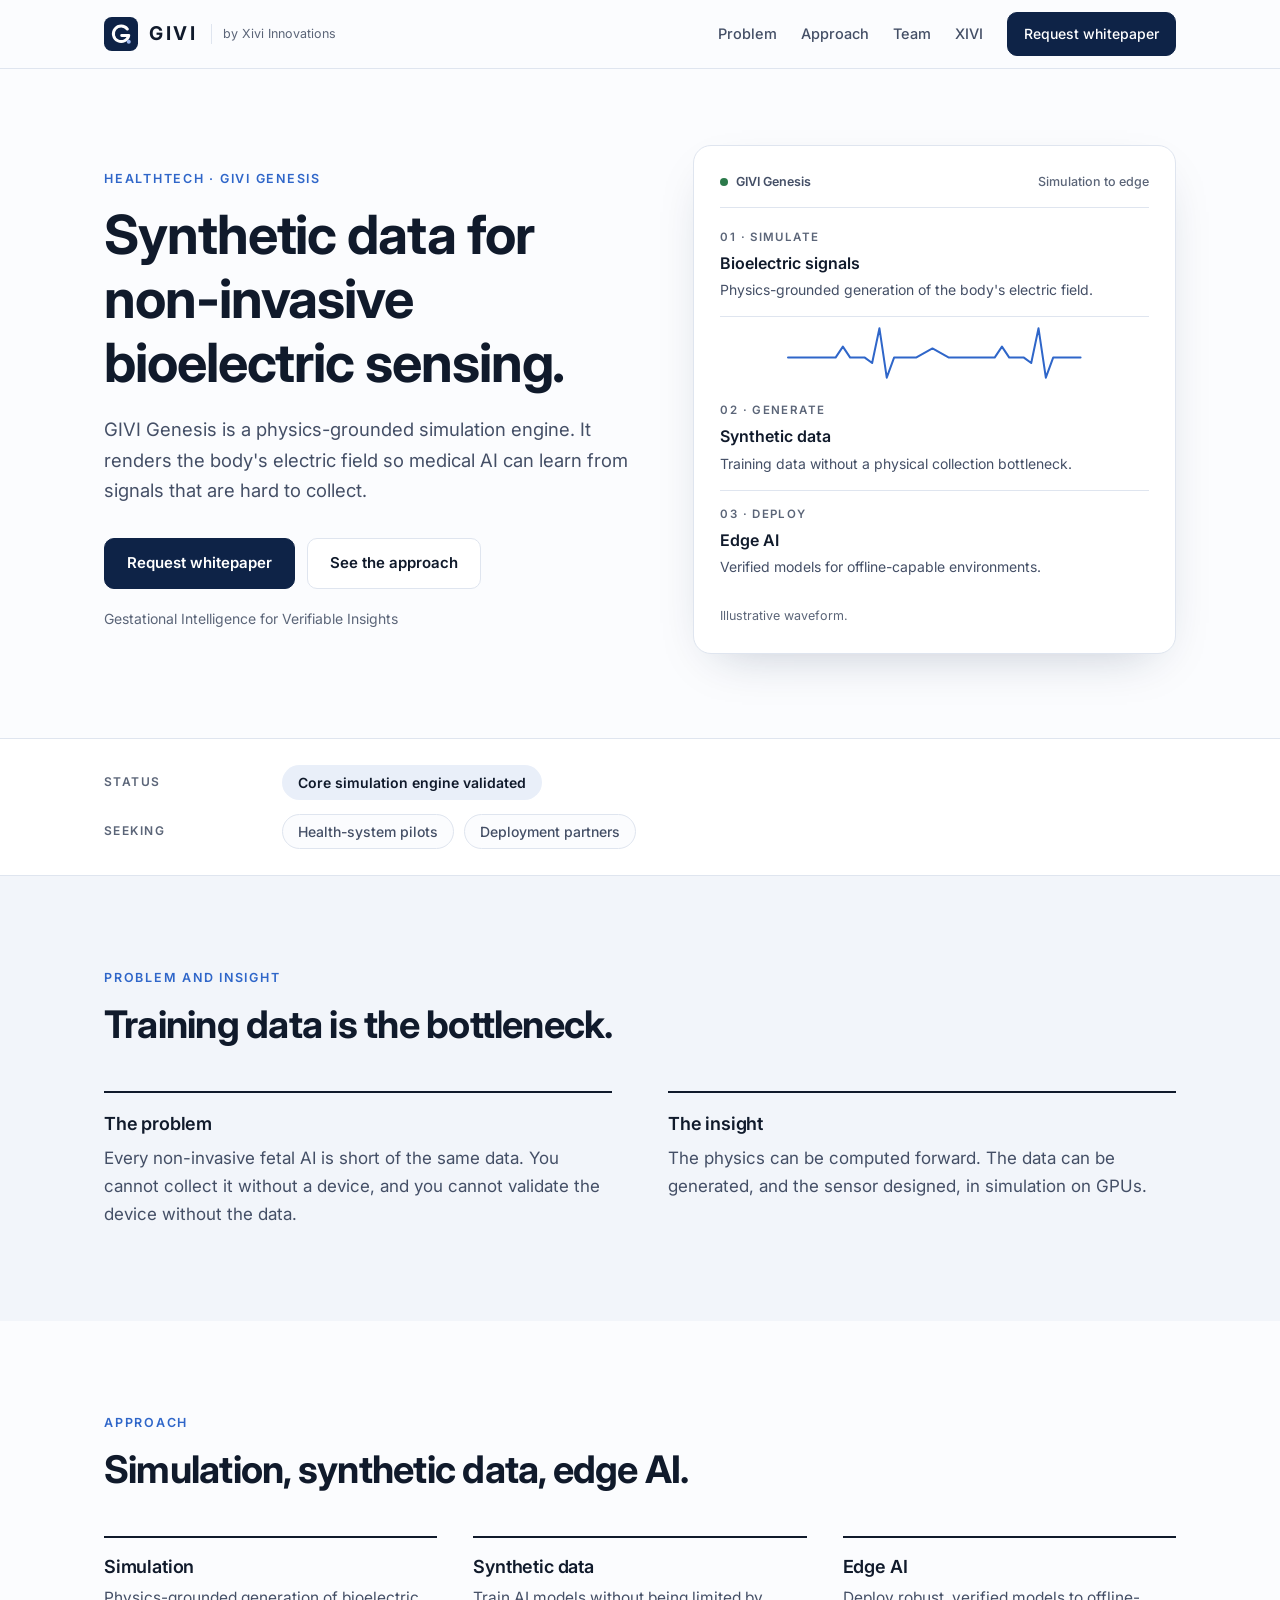
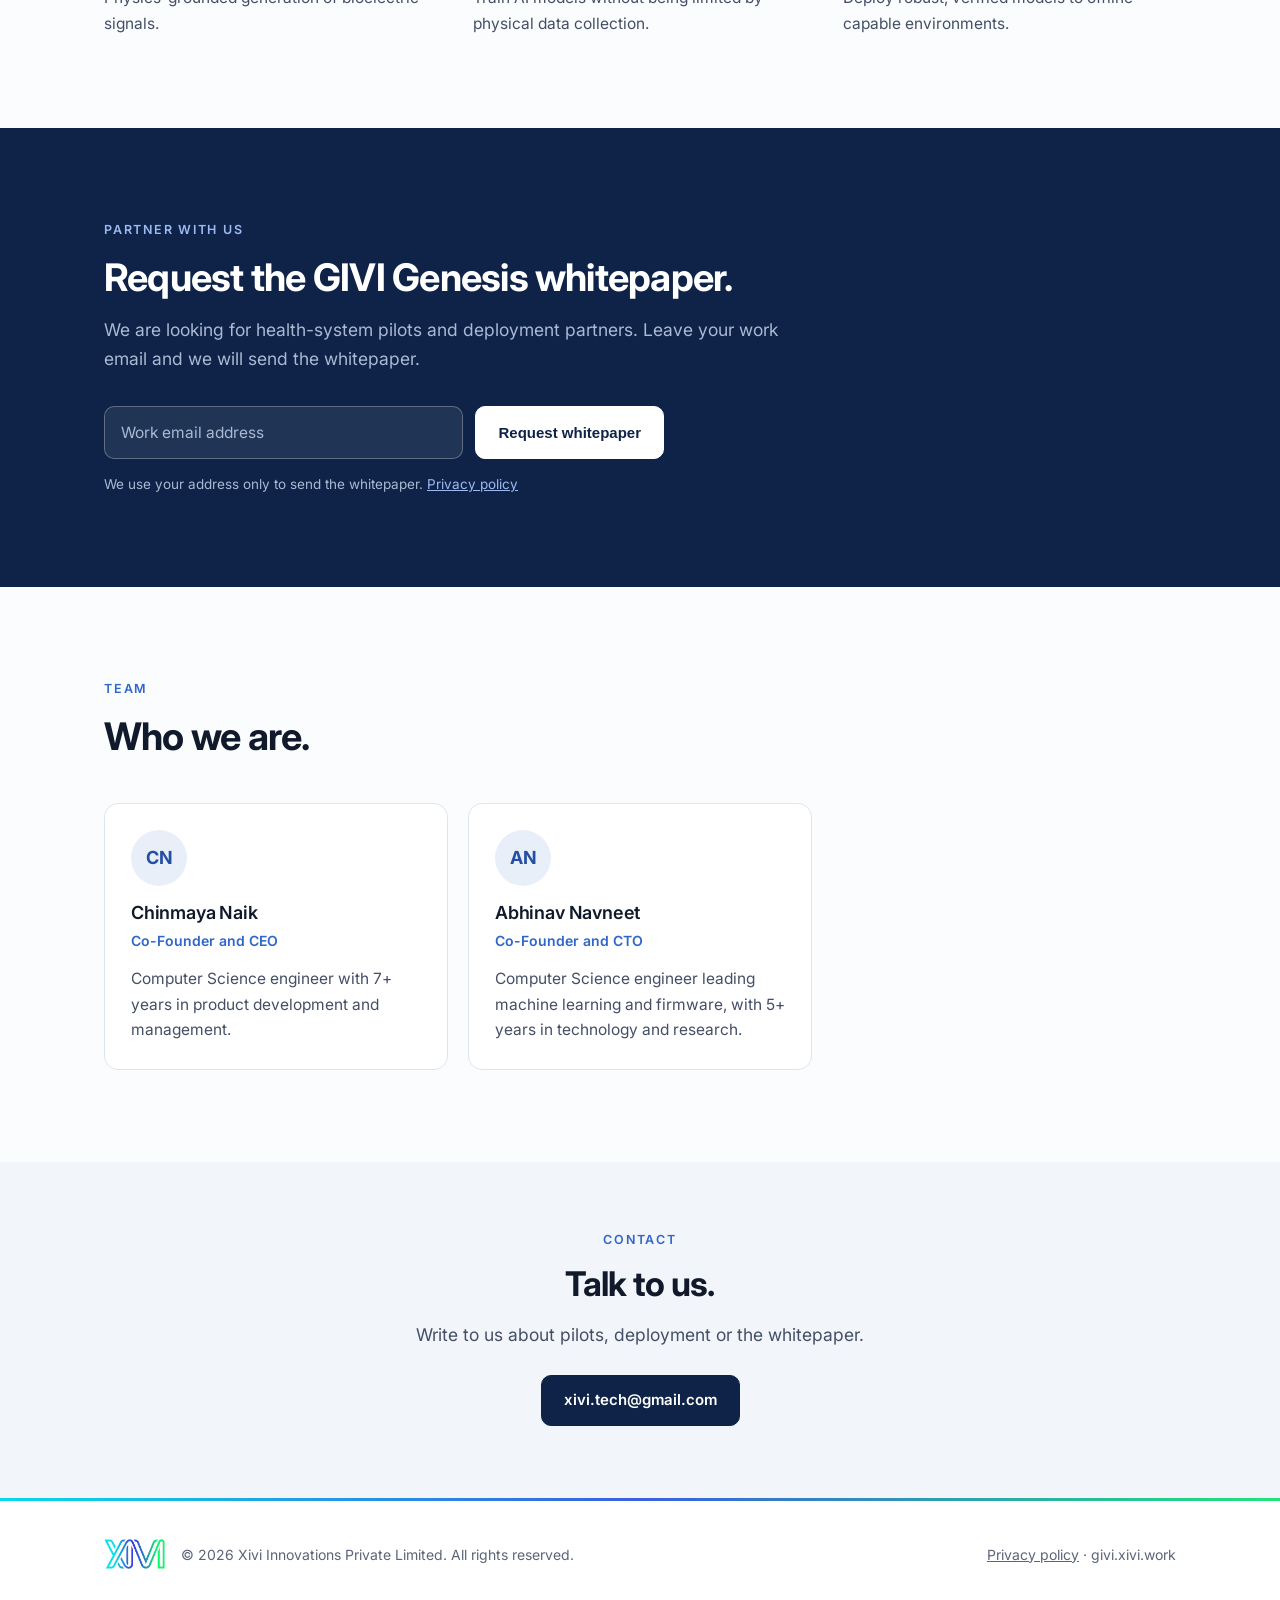
==== index.html @ e16a9602 "Initial GIVI site Co-Authored-By: Claude Sonnet 5.5 <noreply@anthropic.com>" ====
<!doctype html>
<html lang="en">
<head>
<meta charset="utf-8">
<meta name="viewport" content="width=device-width, initial-scale=1">
<meta name="color-scheme" content="only light">
<title>GIVI Genesis — Synthetic data for non-invasive bioelectric sensing</title>
<meta name="description" content="GIVI Genesis is a physics-grounded synthetic data engine for non-invasive bioelectric sensing. It renders the body's electric field so medical AI can learn from it.">
<meta property="og:title" content="GIVI Genesis — Synthetic data for non-invasive bioelectric sensing">
<meta property="og:description" content="Physics-grounded simulation that generates the bioelectric data medical AI is starved of.">
<link rel="icon" href="assets/givi-mark.svg" type="image/svg+xml">
<link rel="preconnect" href="https://fonts.googleapis.com">
<link rel="preconnect" href="https://fonts.gstatic.com" crossorigin>
<link href="https://fonts.googleapis.com/css2?family=Inter:wght@400;500;600;700&display=swap" rel="stylesheet">
<link rel="stylesheet" href="assets/site.css?v=1">
<link rel="stylesheet" href="assets/page.css?v=1">
</head>
<body>

<header>
  <div class="wrap nav">
    <a class="brand" href="#top" aria-label="GIVI home">
      <img src="assets/givi-mark.svg" alt="">
      <b>GIVI</b><span>by Xivi Innovations</span>
    </a>
    <nav class="links">
      <a href="#problem">Problem</a>
      <a href="#approach">Approach</a>
      <a href="#team">Team</a>
      <a href="https://xivi.work">XIVI</a>
      <a class="btn primary sm" href="#partner">Request whitepaper</a>
    </nav>
  </div>
</header>

<main id="top">

<section class="hero">
  <div class="wrap">
    <div>
      <p class="eyebrow">Healthtech · GIVI Genesis</p>
      <h1>Synthetic data for non-invasive bioelectric sensing.</h1>
      <p class="lead">GIVI Genesis is a physics-grounded simulation engine. It renders the body's electric field so medical AI can learn from signals that are hard to collect.</p>
      <div class="cta">
        <a class="btn primary" href="#partner">Request whitepaper</a>
        <a class="btn" href="#approach">See the approach</a>
      </div>
      <p class="founders">Gestational Intelligence for Verifiable Insights</p>
    </div>

    <div class="panel" aria-label="GIVI Genesis pipeline">
      <div class="pbar"><span class="dot live"></span>GIVI Genesis<span class="pbar-r">Simulation to edge</span></div>
      <div class="step"><small>01 · Simulate</small><b>Bioelectric signals</b><span>Physics-grounded generation of the body's electric field.</span></div>
      <svg class="wave" viewBox="0 0 320 70" role="img" aria-label="Example synthetic bioelectric waveform">
        <path d="M0 40 L40 40 L52 40 L60 28 L68 40 L84 40 L92 46 L100 8 L108 62 L116 40 L140 40 L158 30 L176 40 L214 40 L226 40 L234 28 L242 40 L258 40 L266 46 L274 8 L282 62 L290 40 L320 40" />
      </svg>
      <div class="step"><small>02 · Generate</small><b>Synthetic data</b><span>Training data without a physical collection bottleneck.</span></div>
      <div class="step"><small>03 · Deploy</small><b>Edge AI</b><span>Verified models for offline-capable environments.</span></div>
      <p class="note">Illustrative waveform.</p>
    </div>
  </div>
</section>

<div class="proof" aria-label="Status">
  <div class="wrap">
    <div class="prow">
      <span class="plabel">Status</span>
      <div class="pitems tested"><span>Core simulation engine validated</span></div>
    </div>
    <div class="prow">
      <span class="plabel">Seeking</span>
      <div class="pitems reg"><span>Health-system pilots</span><span>Deployment partners</span></div>
    </div>
  </div>
</div>

<section id="problem" class="tint">
  <div class="wrap">
    <p class="eyebrow">Problem and insight</p>
    <h2>Training data is the bottleneck.</h2>
    <div class="two">
      <div>
        <h3>The problem</h3>
        <p>Every non-invasive fetal AI is short of the same data. You cannot collect it without a device, and you cannot validate the device without the data.</p>
      </div>
      <div>
        <h3>The insight</h3>
        <p>The physics can be computed forward. The data can be generated, and the sensor designed, in simulation on GPUs.</p>
      </div>
    </div>
  </div>
</section>

<section id="approach">
  <div class="wrap">
    <p class="eyebrow">Approach</p>
    <h2>Simulation, synthetic data, edge AI.</h2>
    <div class="cols c3">
      <div><h3>Simulation</h3><p>Physics-grounded generation of bioelectric signals.</p></div>
      <div><h3>Synthetic data</h3><p>Train AI models without being limited by physical data collection.</p></div>
      <div><h3>Edge AI</h3><p>Deploy robust, verified models to offline-capable environments.</p></div>
    </div>
  </div>
</section>

<section id="partner" class="dark">
  <div class="wrap">
    <p class="eyebrow">Partner with us</p>
    <h2>Request the GIVI Genesis whitepaper.</h2>
    <p class="sec-intro">We are looking for health-system pilots and deployment partners. Leave your work email and we will send the whitepaper.</p>
    <form class="signup" action="https://formsubmit.co/xivi.tech@gmail.com" method="POST" id="whitepaper-form">
      <input type="hidden" name="_subject" value="New GIVI whitepaper request">
      <input type="hidden" name="_captcha" value="false">
      <input type="hidden" name="_template" value="table">
      <input type="text" name="_honey" style="display:none" tabindex="-1" autocomplete="off">
      <input type="hidden" name="_next" value="https://givi.xivi.work/?success=true">
      <label class="sr" for="email">Work email address</label>
      <input type="email" id="email" name="email" placeholder="Work email address" required autocomplete="email">
      <button class="btn primary" type="submit">Request whitepaper</button>
    </form>
    <p class="form-note" id="form-note">We use your address only to send the whitepaper. <a href="privacy.html">Privacy policy</a></p>
  </div>
</section>

<section id="team">
  <div class="wrap">
    <p class="eyebrow">Team</p>
    <h2>Who we are.</h2>
    <div class="grid g3">
      <div class="card person"><div class="avatar">CN</div><h3>Chinmaya Naik</h3><div class="role">Co-Founder and CEO</div>
        <p>Computer Science engineer with 7+ years in product development and management.</p></div>
      <div class="card person"><div class="avatar">AN</div><h3>Abhinav Navneet</h3><div class="role">Co-Founder and CTO</div>
        <p>Computer Science engineer leading machine learning and firmware, with 5+ years in technology and research.</p></div>
    </div>
  </div>
</section>

<section id="contact" class="tint contact">
  <div class="wrap">
    <p class="eyebrow">Contact</p>
    <h2>Talk to us.</h2>
    <p class="sec-intro">Write to us about pilots, deployment or the whitepaper.</p>
    <div class="cta"><a class="btn primary" href="mailto:xivi.tech@gmail.com?subject=GIVI%20Genesis">xivi.tech@gmail.com</a></div>
  </div>
</section>

</main>

<footer>
  <div class="wrap">
    <div class="logo">
      <a href="https://xivi.work" aria-label="XIVI"><img src="assets/xivi-logo.png" alt="XIVI"></a>
      <p>© 2026 Xivi Innovations Private Limited. All rights reserved.</p>
    </div>
    <p><a href="privacy.html">Privacy policy</a> · givi.xivi.work</p>
  </div>
</footer>

<script>
(function(){
  if (location.search.indexOf('success=true') === -1) return;
  var n = document.getElementById('form-note'), f = document.getElementById('whitepaper-form');
  if (n) n.textContent = 'Thank you. We have your request and will be in touch.';
  if (f) f.style.display = 'none';
  var s = document.getElementById('partner'); if (s && s.scrollIntoView) s.scrollIntoView();
})();
</script>
</body>
</html>
---- assets/site.css ----
:root{
  --ink:#101a2b; --ink2:#444f66; --mute:#5b6578;
  --bg:#fbfcfe; --tint:#f2f5fa; --tealtint:#e9eff9; --line:#dfe5ef;
  --deep:#0e2347; --teal:#2f66c9; --teal2:#244fa3;
  --ok:#2c7a4b; --okbg:#eaf3eb;
  --warn:#85590b; --warnbg:#f7efe1;
  --bad:#b0392f; --badbg:#f7e9e7;
  --r:14px;
  --surface:#fff; --headbg:rgba(251,252,254,.92); --strong:#0e2347;
  --btn:#0e2347; --btnink:#fff; --btnhover:#163466;
  --okink:#1f4d33; --warnink:#5e430c; --badink:#702620;
  color-scheme:only light;
}
*{box-sizing:border-box}
html{scroll-behavior:smooth;scroll-padding-top:76px}
body{margin:0;background:var(--bg);color:var(--ink);font:16px/1.65 Inter,system-ui,-apple-system,"Segoe UI",Roboto,sans-serif;-webkit-font-smoothing:antialiased}
img{max-width:100%;display:block}
a{color:var(--teal2)}
.wrap{max-width:1120px;margin:0 auto;padding:0 24px}
.eyebrow{font-size:12.5px;font-weight:600;letter-spacing:.14em;text-transform:uppercase;color:var(--teal);margin:0 0 14px}
h1,h2,h3{margin:0;line-height:1.18;letter-spacing:-.02em;color:var(--ink)}
h1{font-size:clamp(34px,4.6vw,54px);font-weight:700}
h2{font-size:clamp(28px,3.4vw,38px);font-weight:700;max-width:760px}
h3{font-size:18px;font-weight:600;letter-spacing:-.01em}
p{margin:0}
.lead{font-size:18.5px;color:var(--ink2);max-width:600px;margin-top:20px}
.sec-intro{font-size:17.5px;color:var(--ink2);max-width:680px;margin-top:16px}

/* header */
header{position:sticky;top:0;z-index:20;background:var(--headbg);backdrop-filter:blur(10px);border-bottom:1px solid var(--line)}
.nav{display:flex;align-items:center;justify-content:space-between;height:68px}
.brand{display:flex;align-items:center;gap:11px;text-decoration:none;color:var(--ink)}
.brand img{width:34px;height:34px}
.brand b{font-size:19px;letter-spacing:.14em;font-weight:700}
.brand span{font-size:12.5px;color:var(--mute);border-left:1px solid var(--line);padding-left:11px;margin-left:2px}
.links{display:flex;align-items:center;gap:30px}
.links a{font-size:14.5px;color:var(--ink2);text-decoration:none;font-weight:500}
.links a:hover{color:var(--ink)}
.btn{display:inline-flex;align-items:center;gap:8px;padding:12px 22px;border-radius:10px;font-weight:600;font-size:15px;text-decoration:none;border:1px solid var(--line);color:var(--ink);background:var(--surface)}
.btn.primary{background:var(--btn);border-color:var(--btn);color:var(--btnink)}
.btn.primary:hover{background:var(--btnhover);box-shadow:0 0 0 3px rgba(47,102,201,.28)}
.btn:not(.primary):hover{border-color:var(--teal);color:var(--teal2)}
.btn:focus-visible,a:focus-visible{outline:3px solid #9db9f2;outline-offset:2px}
.btn.sm{padding:9px 16px;font-size:14px}
@media(max-width:900px){.links a:not(.btn){display:none}.brand span{display:none}}

/* hero */
.hero{padding:76px 0 84px}
.hero .wrap{display:grid;grid-template-columns:1.05fr .95fr;gap:56px;align-items:center}
.cta{display:flex;gap:12px;flex-wrap:wrap;margin-top:32px}
.assure{display:flex;gap:22px;flex-wrap:wrap;margin-top:30px;font-size:14px;color:var(--mute)}
.assure span::before{content:"";display:inline-block;width:6px;height:6px;border-radius:50%;background:var(--teal);margin-right:8px;vertical-align:middle}
@media(max-width:900px){.hero .wrap{grid-template-columns:1fr;gap:44px}.hero{padding:48px 0 56px}}

/* hero flow card */
.panel{background:var(--surface);border:1px solid var(--line);border-radius:18px;padding:26px;box-shadow:0 18px 50px -24px rgba(14,35,71,.28)}
.panel-label{font-size:11.5px;letter-spacing:.14em;text-transform:uppercase;color:var(--mute);font-weight:600;margin-bottom:14px}
.flow{display:grid;gap:10px}
.node{border:1px solid var(--line);border-radius:12px;padding:14px 16px;background:var(--surface)}
.node small{display:block;color:var(--mute);font-size:13px;margin-top:2px}
.node b{font-size:15px;font-weight:600}
.node.core{background:var(--deep);border-color:var(--deep);color:#fff}
.node.core small{color:#aab9d4}
.arrow{justify-self:center;color:var(--teal);font-size:18px;line-height:1}
.verdicts{display:flex;gap:8px;margin-top:16px;flex-wrap:wrap}
.chip{font-size:13px;font-weight:600;padding:6px 12px;border-radius:99px}
.chip.ok{background:var(--okbg);color:var(--ok)}
.chip.warn{background:var(--warnbg);color:var(--warn)}
.chip.bad{background:var(--badbg);color:var(--bad)}
.record{margin-top:16px;border-top:1px dashed var(--line);padding-top:14px;display:grid;grid-template-columns:auto 1fr;gap:6px 14px;font-size:13.5px}
.record dt{color:var(--mute)} .record dd{margin:0;font-weight:500}
.record code{font:12.5px ui-monospace,Consolas,monospace;color:var(--teal2)}
.note{font-size:12.5px;color:var(--mute);margin-top:12px}
.pbar{display:flex;align-items:center;gap:8px;font-size:12.5px;font-weight:600;color:var(--ink2);padding-bottom:14px;border-bottom:1px solid var(--line)}
.pbar-r{margin-left:auto;font-weight:500;color:var(--mute)}
.dot{width:8px;height:8px;border-radius:50%;background:var(--ok)}
.pflow{display:flex;align-items:center;justify-content:center;gap:10px;margin:18px 0;font-size:13px;color:var(--ink2)}
.pflow span{padding:6px 12px;border:1px solid var(--line);border-radius:8px;background:var(--surface)}
.pflow span.core{background:var(--deep);border-color:var(--deep);color:#fff;font-weight:700;letter-spacing:.08em}
.pflow i{font-style:normal;color:var(--teal)}
.pcase{display:flex;justify-content:space-between;gap:16px;font-size:14px}
.pcase small,.pverdict small,.mrow small{display:block;font-size:11.5px;letter-spacing:.1em;text-transform:uppercase;color:var(--mute);font-weight:600;margin-bottom:3px}
.pcase b{font-weight:600}
.pverdict{margin-top:18px;padding:16px 18px;border-radius:12px;background:var(--warnbg)}
.pverdict small{color:var(--warn)}
.vrow{display:flex;align-items:center;gap:12px;flex-wrap:wrap}
.chip.big{font-size:16px;padding:6px 16px;background:var(--surface);box-shadow:inset 0 0 0 1px rgba(154,106,18,.25)}
.rc{font-size:13px;font-weight:600;color:var(--warn)}
.pverdict p{margin-top:8px;font-size:14px;color:var(--warnink)}
.meter{margin-top:18px}
.mrow{display:flex;justify-content:space-between}
.track{position:relative;height:8px;border-radius:99px;background:var(--tint);margin-top:2px}
.fill{height:100%;width:78%;border-radius:99px;background:linear-gradient(90deg,#8cc7c0,#e0b04f)}
.lim{position:absolute;top:-4px;left:68%;width:2px;height:16px;background:var(--strong)}
.panel .record{margin-top:18px}

/* proof strip */
.proof{border-top:1px solid var(--line);border-bottom:1px solid var(--line);background:var(--surface);padding:26px 0}
.proof .wrap{display:grid;gap:14px}
.prow{display:flex;align-items:center;gap:14px 28px;flex-wrap:wrap}
.plabel{font-size:12px;letter-spacing:.12em;text-transform:uppercase;color:var(--mute);font-weight:600;min-width:150px}
.pitems{display:flex;gap:10px;flex-wrap:wrap;color:var(--ink2);font-size:14px}
.pitems span{font-weight:500;border:1px solid var(--line);border-radius:99px;padding:5px 15px;background:var(--bg)}
.pitems.tested span{font-weight:600;color:var(--ink);background:var(--tealtint);border-color:transparent}
@media(max-width:700px){.plabel{min-width:0;width:100%}}

/* sections */
section{padding:92px 0}
section.tint{background:var(--tint)}
section.dark{background:var(--deep);color:#e8edf6}
section.dark h2,section.dark h3{color:#fff}
section.dark .eyebrow{color:#9db9f2}
section.dark .sec-intro{color:#aab9d4}
.grid{display:grid;gap:20px;margin-top:44px}
.g2{grid-template-columns:repeat(2,1fr)}.g3{grid-template-columns:repeat(3,1fr)}.g4{grid-template-columns:repeat(4,1fr)}
@media(max-width:900px){.g3,.g4{grid-template-columns:1fr 1fr}}
@media(max-width:620px){.g2,.g3,.g4{grid-template-columns:1fr}}
.card{background:var(--surface);border:1px solid var(--line);border-radius:var(--r);padding:26px}
.card p{color:var(--ink2);font-size:15.5px;margin-top:8px}
.tint .card{border-color:transparent}
.num{font-size:40px;font-weight:700;letter-spacing:-.03em;color:var(--strong);line-height:1.1}
.num .to{color:var(--mute);font-weight:500;padding:0 6px}
.cap{font-size:14.5px;color:var(--ink2);margin-top:10px}
.src{font-size:12.5px;color:var(--mute);margin-top:26px}

/* verdict cards */
.vc{border-radius:var(--r);padding:26px;border:1px solid transparent}
.vc h3{font-size:20px}
.vc p{margin-top:8px;font-size:15.5px}
.vc.ok{background:var(--okbg);color:var(--okink)}.vc.ok h3{color:var(--ok)}
.vc.warn{background:var(--warnbg);color:var(--warnink)}.vc.warn h3{color:var(--warn)}
.vc.bad{background:var(--badbg);color:var(--badink)}.vc.bad h3{color:var(--bad)}
.codes{display:flex;gap:8px;flex-wrap:wrap;margin-top:26px;align-items:center;font-size:14px;color:var(--ink2)}
.codes span.t{background:var(--surface);border:1px solid var(--line);padding:5px 12px;border-radius:99px;font-size:13.5px}

/* steps */
.steps{list-style:none;margin:44px 0 0;padding:0;display:grid;grid-template-columns:repeat(4,1fr);gap:20px;counter-reset:s}
.steps li{counter-increment:s;position:relative;padding-top:20px;border-top:2px solid var(--teal)}
.steps li::before{content:"0" counter(s);display:block;font-size:13px;font-weight:700;color:var(--teal);letter-spacing:.1em;margin-bottom:8px}
.steps b{display:block;font-size:17px;font-weight:600;margin-bottom:6px}
.steps span{font-size:15px;color:var(--ink2)}
@media(max-width:900px){.steps{grid-template-columns:1fr 1fr}}
@media(max-width:560px){.steps{grid-template-columns:1fr}}

/* split lists */
.split{display:grid;grid-template-columns:1fr 1fr;gap:20px;margin-top:44px}
@media(max-width:760px){.split{grid-template-columns:1fr}}
.list{list-style:none;margin:14px 0 0;padding:0;display:grid;gap:11px}
.list li{padding-left:28px;position:relative;font-size:15.5px;color:var(--ink2)}
.list.yes li::before{content:"✓";position:absolute;left:0;color:var(--ok);font-weight:700}
.list.no li::before{content:"–";position:absolute;left:4px;color:var(--mute);font-weight:700}

/* callout */
.callout{margin-top:44px;background:var(--deep);color:#e8edf6;border-radius:var(--r);padding:30px 34px;display:grid;grid-template-columns:1fr 1.2fr;gap:30px;align-items:center}
.callout h3{color:#fff;font-size:22px}
.callout p{color:#bac7df;font-size:15.5px}
@media(max-width:760px){.callout{grid-template-columns:1fr;padding:26px}}
.state{display:flex;gap:10px;margin-top:14px;flex-wrap:wrap}
.state span{font-size:13px;font-weight:600;padding:5px 12px;border-radius:99px;background:rgba(255,255,255,.1);color:#fff}

/* traction */
.ds{margin-top:44px;border:1px solid var(--line);border-radius:var(--r);overflow:hidden;background:var(--surface)}
.dsr{display:grid;grid-template-columns:260px 1fr;gap:24px;padding:22px 26px;border-bottom:1px solid var(--line)}
.dsr:last-child{border-bottom:0}
.dsr b{display:block;font-size:16px;font-weight:600}
.dsr small{color:var(--mute);font-size:13.5px}
.dsr p{color:var(--ink2);font-size:15.5px}
@media(max-width:760px){.dsr{grid-template-columns:1fr;gap:6px}}

/* timeline */
.tl{display:grid;grid-template-columns:repeat(4,1fr);gap:0;margin-top:44px}
.tl div{padding:0 22px 0 0;position:relative}
.tl div::before{content:"";display:block;height:2px;background:#5b86d9;margin-bottom:22px}
.tl div::after{content:"";position:absolute;top:-4px;left:0;width:10px;height:10px;border-radius:50%;background:#9db9f2}
.tl small{display:block;font-size:12.5px;font-weight:600;letter-spacing:.12em;text-transform:uppercase;color:#9db9f2;margin-bottom:6px}
.tl b{display:block;font-size:18px;color:#fff;font-weight:600;margin-bottom:6px}
.tl span{font-size:15px;color:#aab9d4}
@media(max-width:900px){.tl{grid-template-columns:1fr 1fr;row-gap:36px}}
@media(max-width:560px){.tl{grid-template-columns:1fr}}

/* team */
.person{display:flex;flex-direction:column;gap:6px}
.avatar{width:56px;height:56px;border-radius:50%;background:var(--tealtint);color:var(--teal2);font-weight:700;display:grid;place-items:center;font-size:18px;margin-bottom:10px}
.role{font-size:14px;color:var(--teal);font-weight:600}

/* contact + footer */
.contact{text-align:center}
.contact h2{margin:0 auto}
.contact .sec-intro{margin-left:auto;margin-right:auto}
.contact .cta{justify-content:center}
footer{position:relative;border-top:1px solid var(--line);padding:40px 0;background:var(--surface)}
footer::before{content:"";position:absolute;left:0;right:0;top:-1px;height:3px;background:linear-gradient(90deg,#08d9ea,#3b5fe0 50%,#1ee57a)}
footer .wrap{display:flex;justify-content:space-between;align-items:center;gap:20px;flex-wrap:wrap}
footer .logo{display:flex;align-items:center;gap:16px}
footer .logo img{height:30px;width:auto;mix-blend-mode:multiply}
footer p{font-size:14px;color:var(--mute)}

/* founders line */
.founders{margin-top:18px;font-size:14px;color:var(--mute)}

/* proprietary core */
section.dark .grid{margin-top:40px}
.dcard{background:rgba(255,255,255,.06);border:1px solid rgba(255,255,255,.14);border-radius:var(--r);padding:26px}
.dcard .k{display:block;font-size:13px;font-weight:700;letter-spacing:.1em;color:#9db9f2;margin-bottom:10px}
.dcard p{margin-top:10px;font-size:15.5px;color:#bac7df}
.defend{display:grid;grid-template-columns:repeat(3,1fr);gap:0;margin-top:28px;border-top:1px solid rgba(255,255,255,.18)}
.defend div{padding:22px 24px 0 0}
.defend b{display:block;color:#fff;font-size:16px;font-weight:600;margin-bottom:4px}
.defend em{font-style:normal;font-size:11.5px;font-weight:600;letter-spacing:.06em;text-transform:uppercase;color:#9db9f2;border:1px solid rgba(157,185,242,.5);border-radius:99px;padding:1px 8px;margin-left:6px;vertical-align:middle}
.defend span{font-size:14.5px;color:#aab9d4}
@media(max-width:760px){.defend{grid-template-columns:1fr}}

/* legal pages */
.legal{padding:64px 0 90px}
.legal .wrap{max-width:760px}
.legal h1{font-size:clamp(30px,4vw,40px);margin-bottom:8px}
.legal .upd{color:var(--mute);font-size:14px;margin-bottom:36px}
.legal h2{font-size:21px;margin:36px 0 10px;letter-spacing:-.01em}
.legal p,.legal li{color:var(--ink2);font-size:16px}
.legal p+p{margin-top:12px}
.legal ul{padding-left:22px;margin:10px 0}
.legal li{margin:6px 0}
footer a{color:var(--mute)}

/* nav fit */
.btn,.brand span,.links a{white-space:nowrap}
.links{gap:24px}
@media(max-width:1060px){.links a:not(.btn){display:none}.brand span{display:inline}}
@media(max-width:520px){.brand span{display:none}}

/* text columns (replace card grids) */
.cols{display:grid;gap:36px;margin-top:44px}
.cols.c3{grid-template-columns:repeat(3,1fr)}
.cols.c4{grid-template-columns:repeat(4,1fr)}
.cols>div{border-top:2px solid var(--ink);padding-top:18px}
.cols p{margin-top:8px;font-size:15.5px;color:var(--ink2)}
.split+.cols{margin-top:56px}
@media(max-width:900px){.cols.c4{grid-template-columns:1fr 1fr}.cols.c3{grid-template-columns:1fr}}
@media(max-width:560px){.cols.c4{grid-template-columns:1fr}}

/* flow diagram */
.diagram{display:grid;grid-template-columns:1fr 44px 1.25fr 44px 1.1fr;align-items:center;margin-top:48px;padding:30px;background:var(--surface);border:1px solid var(--line);border-radius:18px}
.d-box{border:1px solid var(--line);border-radius:12px;padding:18px 20px;background:var(--bg)}
.d-box small{display:block;font-size:11.5px;letter-spacing:.12em;text-transform:uppercase;font-weight:600;color:var(--mute);margin-bottom:6px}
.d-box b{display:block;font-size:17px;font-weight:600}
.d-box>span{font-size:14.5px;color:var(--ink2)}
.d-box.core{background:var(--deep);border-color:var(--deep);color:#fff;padding:22px}
.d-box.core small{color:#9db9f2}
.d-box.core ul{list-style:none;margin:0;padding:0;display:grid;gap:8px;font-size:15px}
.d-box.core li{padding-left:20px;position:relative}
.d-box.core li::before{content:"";position:absolute;left:0;top:.5em;width:8px;height:8px;border-radius:50%;background:#9db9f2}
.seal{margin-top:16px;padding-top:14px;border-top:1px solid rgba(255,255,255,.2);font-size:12.5px;color:#aab9d4;font-family:ui-monospace,Consolas,monospace}
.d-arrow{height:2px;background:var(--teal);position:relative;margin:0 6px}
.d-arrow::after{content:"";position:absolute;right:-1px;top:-4px;border-left:8px solid var(--teal);border-top:5px solid transparent;border-bottom:5px solid transparent}
.d-outs{display:grid;gap:10px}
.d-out{border-radius:10px;padding:12px 16px}
.d-out b{display:block;font-size:16px}
.d-out span{font-size:14px}
.d-out.ok{background:var(--okbg);color:var(--okink)}.d-out.ok b{color:var(--ok)}
.d-out.warn{background:var(--warnbg);color:var(--warnink)}.d-out.warn b{color:var(--warn)}
.d-out.bad{background:var(--badbg);color:var(--badink)}.d-out.bad b{color:var(--bad)}
@media(max-width:900px){
  .diagram{grid-template-columns:1fr;gap:0;padding:20px}
  .d-arrow{width:2px;height:30px;margin:6px auto}
  .d-arrow::after{right:auto;left:-4px;top:auto;bottom:-1px;border-left:5px solid transparent;border-right:5px solid transparent;border-top:8px solid var(--teal);border-bottom:0}
}

/* traction stat column */
.dsr{grid-template-columns:240px 170px 1fr;align-items:center}
.st{font-size:22px;font-weight:700;letter-spacing:-.02em;color:var(--strong);line-height:1.2}
.st small{display:block;font-size:12.5px;font-weight:500;letter-spacing:0;color:var(--mute);margin-top:2px}
@media(max-width:900px){.dsr{grid-template-columns:200px 1fr}.dsr p{grid-column:1/-1}}
@media(max-width:760px){.dsr{grid-template-columns:1fr}}

/* contact tighten */
section.contact{padding:68px 0 72px}
.contact h2{font-size:clamp(26px,3vw,34px)}
.contact .cta{margin-top:26px}

/* proprietary strip */
.defend.solo{margin-top:36px;border-top:0}
.defend.solo div{padding:0 28px 0 0}
.defend.solo b{font-size:18px;margin-bottom:6px}

:root{--lt:#9db9f2;--m1:#aab9d4;--on:#e8edf6}
---- assets/page.css ----
/* GIVI page components */
.step{padding:14px 0;border-bottom:1px solid var(--line)}
.step:last-of-type{border-bottom:0}
.step small{display:block;font-size:11.5px;letter-spacing:.12em;text-transform:uppercase;color:var(--mute);font-weight:600;margin-bottom:3px}
.step b{display:block;font-size:16px;font-weight:600}
.step span{font-size:14px;color:var(--ink2)}
.panel .pbar{margin-bottom:6px}
.wave{display:block;width:100%;height:64px;margin:4px 0 2px}
.wave path{fill:none;stroke:var(--teal);stroke-width:2.2;stroke-linecap:round;stroke-linejoin:round}

.two{display:grid;grid-template-columns:1fr 1fr;gap:56px;margin-top:44px}
.two>div{border-top:2px solid var(--ink);padding-top:20px}
.two p{margin-top:10px;font-size:17px;color:var(--ink2)}
@media(max-width:760px){.two{grid-template-columns:1fr;gap:36px}}

.signup{display:flex;gap:12px;margin-top:32px;max-width:560px;flex-wrap:wrap}
.signup input[type=email]{flex:1 1 260px;min-width:0;padding:13px 16px;border-radius:10px;border:1px solid rgba(255,255,255,.28);background:rgba(255,255,255,.08);color:#fff;font:inherit;font-size:15.5px}
.signup input[type=email]::placeholder{color:var(--m1)}
.signup input[type=email]:focus{outline:3px solid var(--lt);outline-offset:2px}
.signup .btn.primary{background:#fff;border-color:#fff;color:var(--deep)}
.signup .btn.primary:hover{background:var(--on);box-shadow:none}
.form-note{margin-top:14px;font-size:13.5px;color:var(--m1)}
.form-note a{color:var(--lt)}
.sr{position:absolute;width:1px;height:1px;overflow:hidden;clip:rect(0 0 0 0);white-space:nowrap}
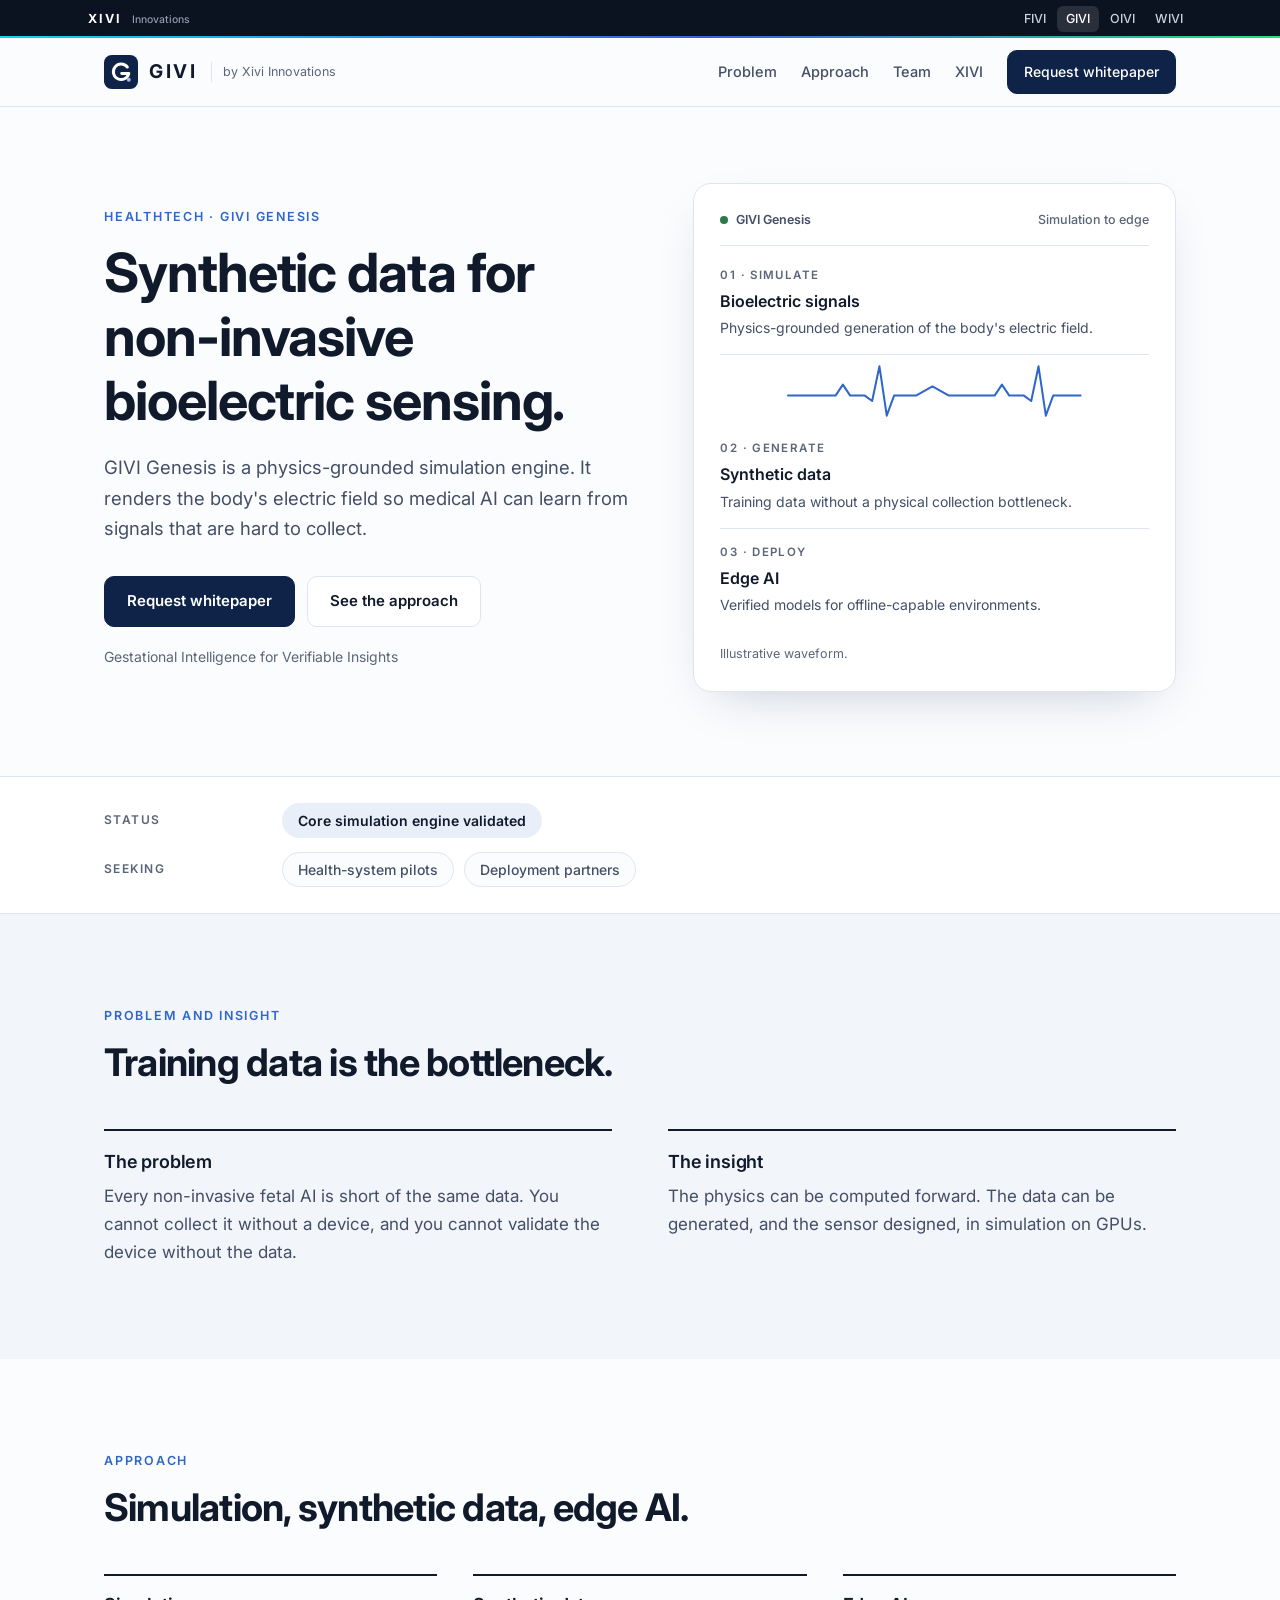
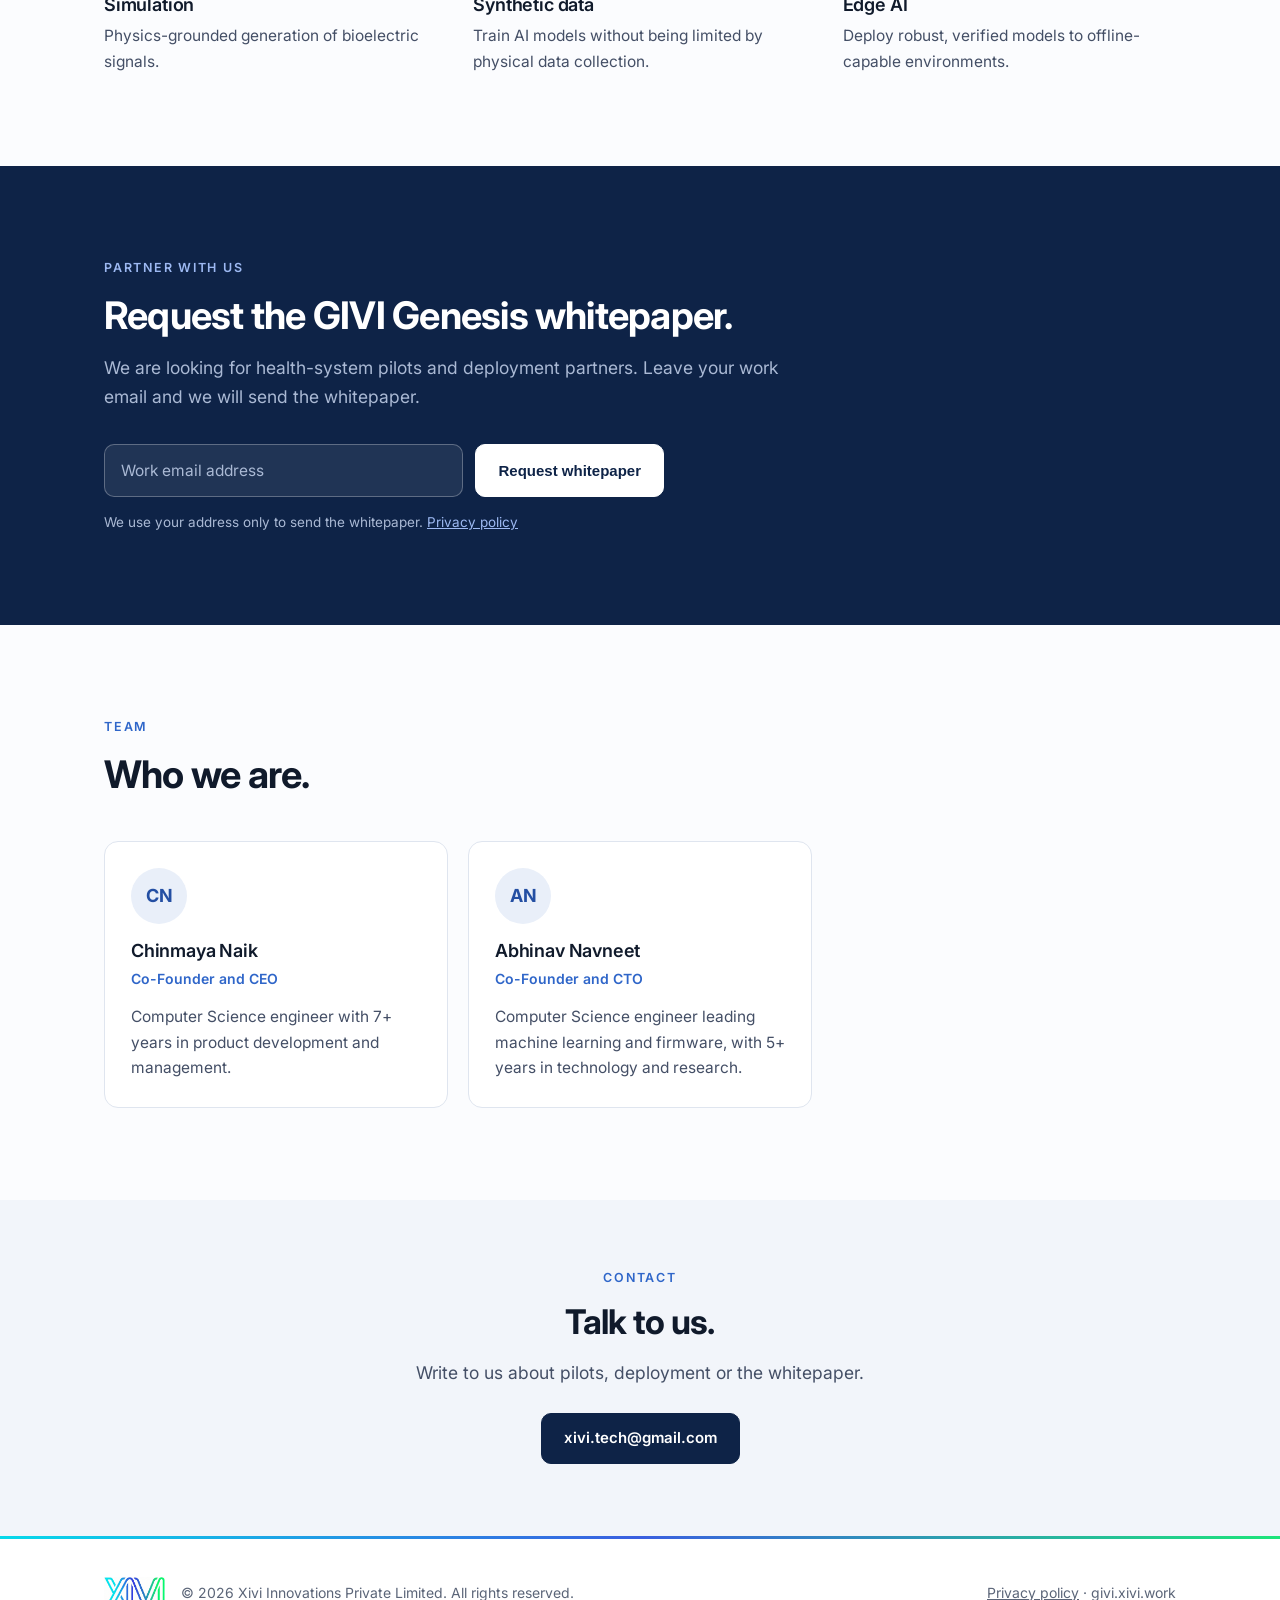
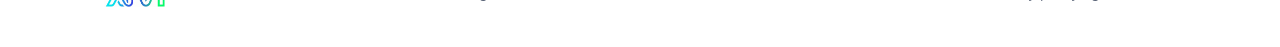
==== commit fff257c0: "Add XIVI family bar Co-Authored-By: Claude Sonnet 5.5 <noreply@anthropic.com>" ====
--- a/index.html
+++ b/index.html
@@ -12,10 +12,18 @@
 <link rel="preconnect" href="https://fonts.googleapis.com">
 <link rel="preconnect" href="https://fonts.gstatic.com" crossorigin>
 <link href="https://fonts.googleapis.com/css2?family=Inter:wght@400;500;600;700&display=swap" rel="stylesheet">
-<link rel="stylesheet" href="assets/site.css?v=1">
+<link rel="stylesheet" href="assets/family.css?v=1">
+<link rel="stylesheet" href="assets/site.css?v=2">
 <link rel="stylesheet" href="assets/page.css?v=1">
 </head>
 <body>
+
+<div class="fam"><div class="in">
+  <a class="parent" href="https://xivi.work">XIVI<small>Innovations</small></a>
+  <nav aria-label="XIVI products">
+    <a href="https://fivi.xivi.work">FIVI</a><a href="https://givi.xivi.work" aria-current="page">GIVI</a><a href="https://oivi.xivi.work">OIVI</a><a href="https://wivi.xivi.work">WIVI</a>
+  </nav>
+</div></div>
 
 <header>
   <div class="wrap nav">
--- a/assets/family.css
+++ b/assets/family.css
@@ -0,0 +1,12 @@
+/* XIVI family bar: shared across fivi, givi, oivi, wivi and xivi */
+.fam{position:relative;background:#0b1220;color:#c9d1dc;font:500 12.5px/1 Inter,system-ui,-apple-system,"Segoe UI",Roboto,sans-serif}
+.fam::after{content:"";position:absolute;left:0;right:0;bottom:0;height:2px;background:linear-gradient(90deg,#08d9ea,#3b5fe0 55%,#1ee57a)}
+.fam .in{max-width:1160px;margin:0 auto;padding:0 28px;height:38px;display:flex;align-items:center;justify-content:space-between;gap:16px}
+.fam a{color:#c9d1dc;text-decoration:none;padding:7px 9px;border-radius:6px;white-space:nowrap}
+.fam a:hover{color:#fff;background:rgba(255,255,255,.08)}
+.fam .parent{padding-left:0;color:#fff;font-weight:700;letter-spacing:.16em}
+.fam .parent small{font-weight:500;letter-spacing:0;color:#8f9bad;margin-left:10px}
+.fam nav{display:flex;gap:2px;align-items:center}
+.fam nav [aria-current]{color:#fff;background:rgba(255,255,255,.12)}
+.fam :focus-visible{outline:2px solid #7fd3d1;outline-offset:1px}
+@media(max-width:560px){.fam .in{padding:0 16px}.fam .parent small{display:none}.fam a{padding:7px 7px}}
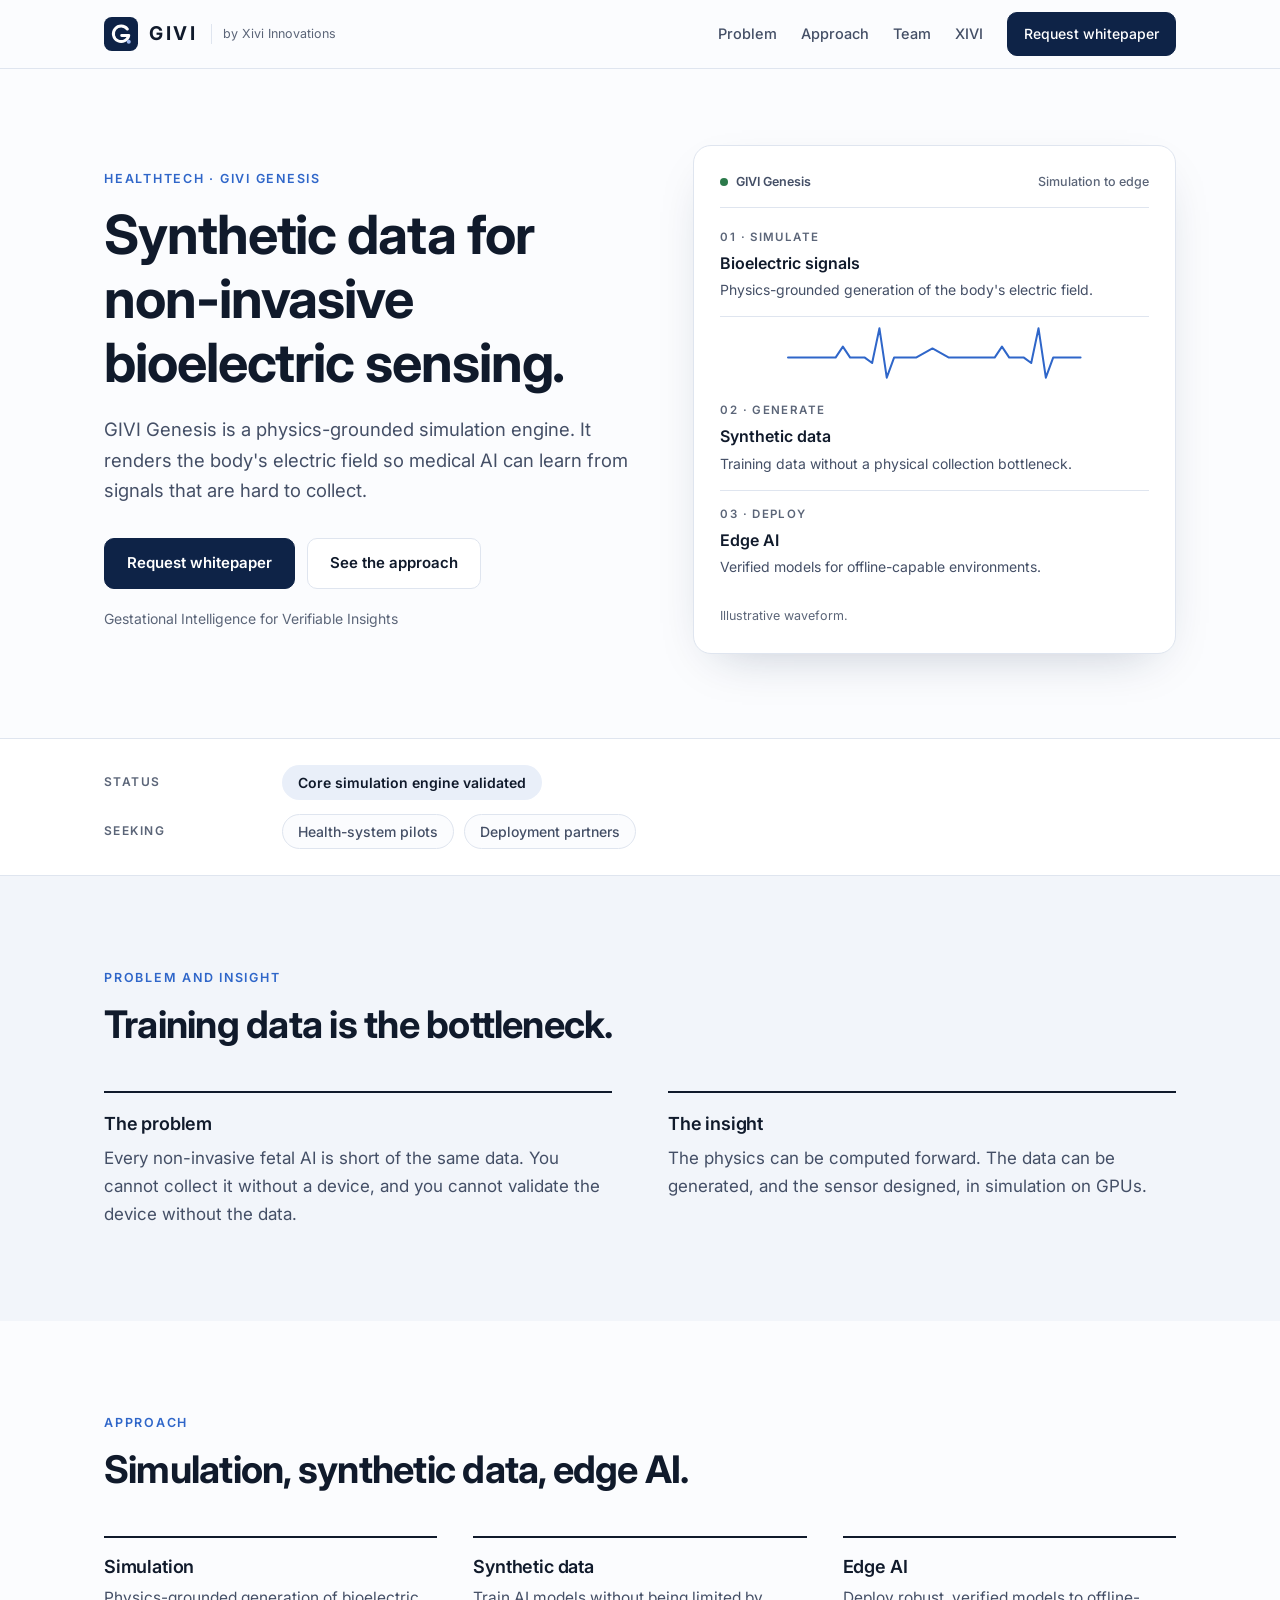
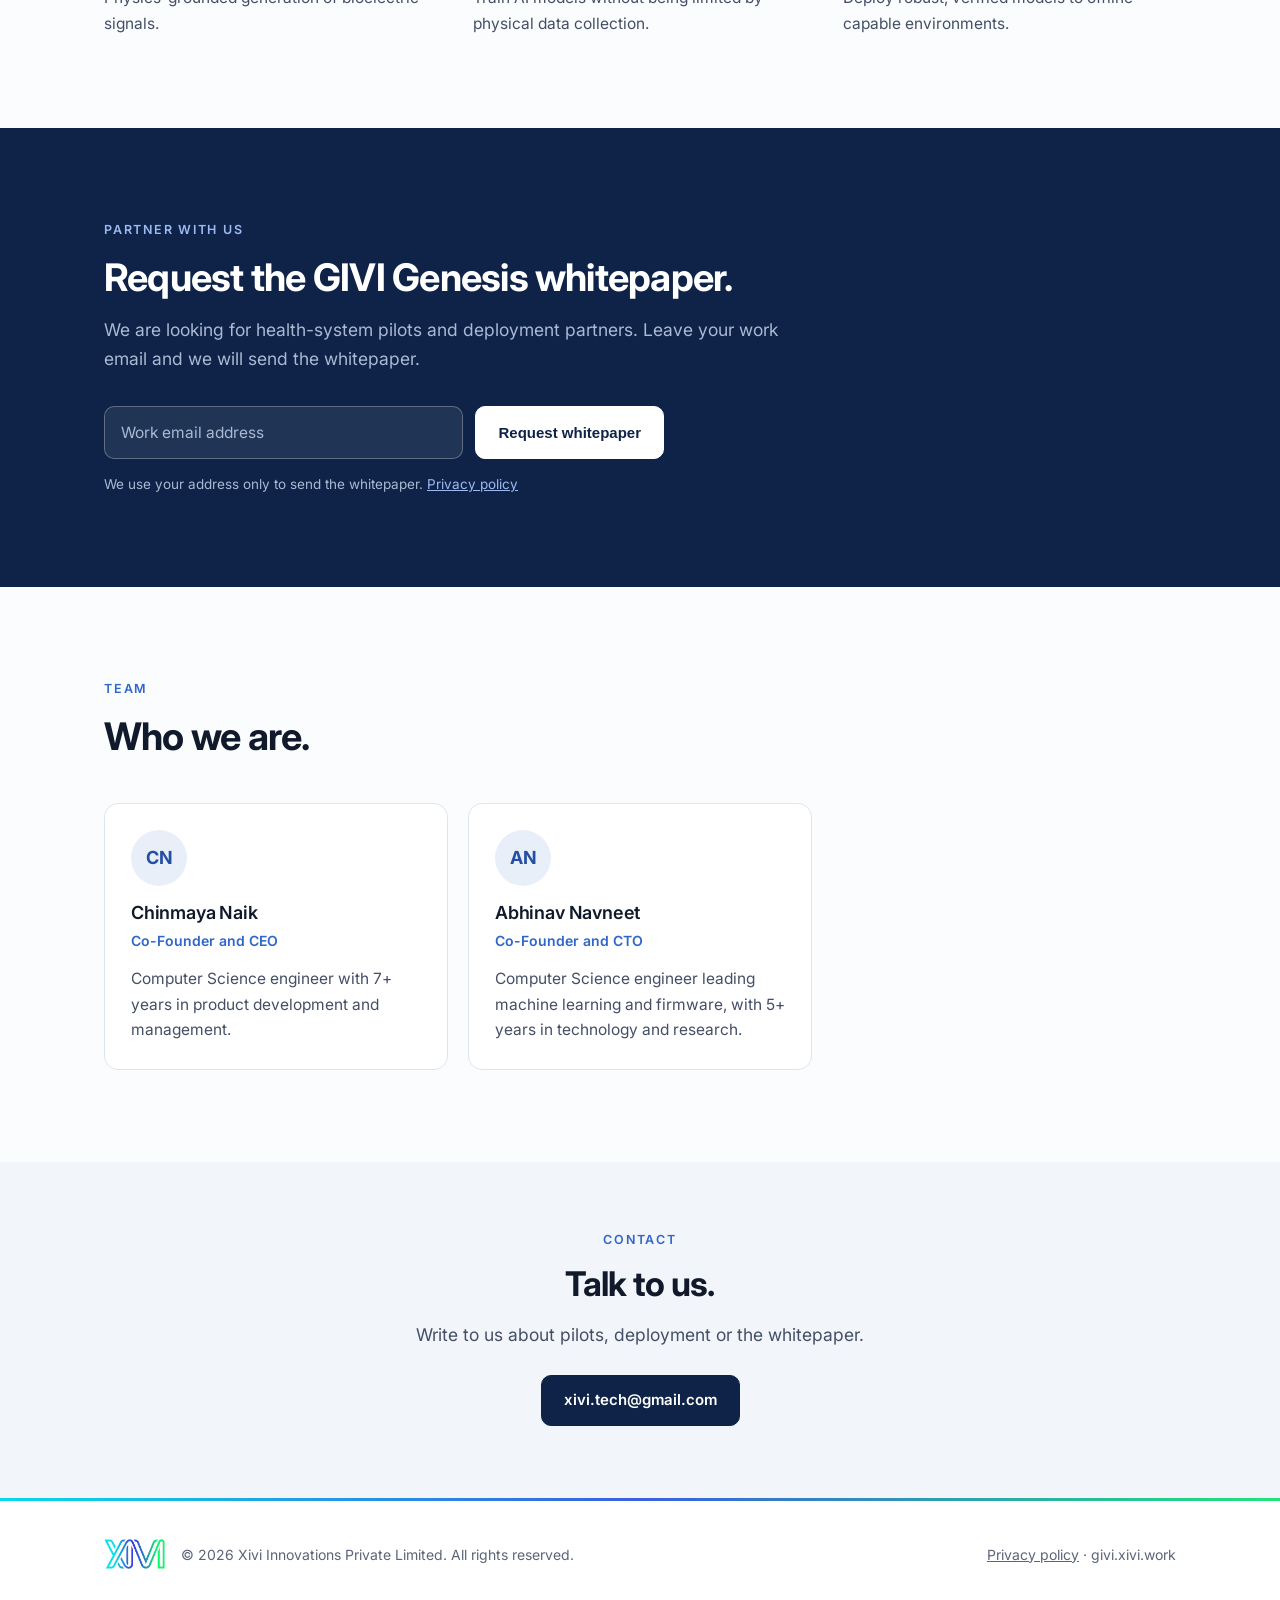
==== commit 622113f6: "Remove family bar Co-Authored-By: Claude Sonnet 5.5 <noreply@anthropic.com>" ====
--- a/index.html
+++ b/index.html
@@ -12,18 +12,11 @@
 <link rel="preconnect" href="https://fonts.googleapis.com">
 <link rel="preconnect" href="https://fonts.gstatic.com" crossorigin>
 <link href="https://fonts.googleapis.com/css2?family=Inter:wght@400;500;600;700&display=swap" rel="stylesheet">
-<link rel="stylesheet" href="assets/family.css?v=1">
-<link rel="stylesheet" href="assets/site.css?v=2">
+<link rel="stylesheet" href="assets/site.css?v=3">
 <link rel="stylesheet" href="assets/page.css?v=1">
 </head>
 <body>
 
-<div class="fam"><div class="in">
-  <a class="parent" href="https://xivi.work">XIVI<small>Innovations</small></a>
-  <nav aria-label="XIVI products">
-    <a href="https://fivi.xivi.work">FIVI</a><a href="https://givi.xivi.work" aria-current="page">GIVI</a><a href="https://oivi.xivi.work">OIVI</a><a href="https://wivi.xivi.work">WIVI</a>
-  </nav>
-</div></div>
 
 <header>
   <div class="wrap nav">
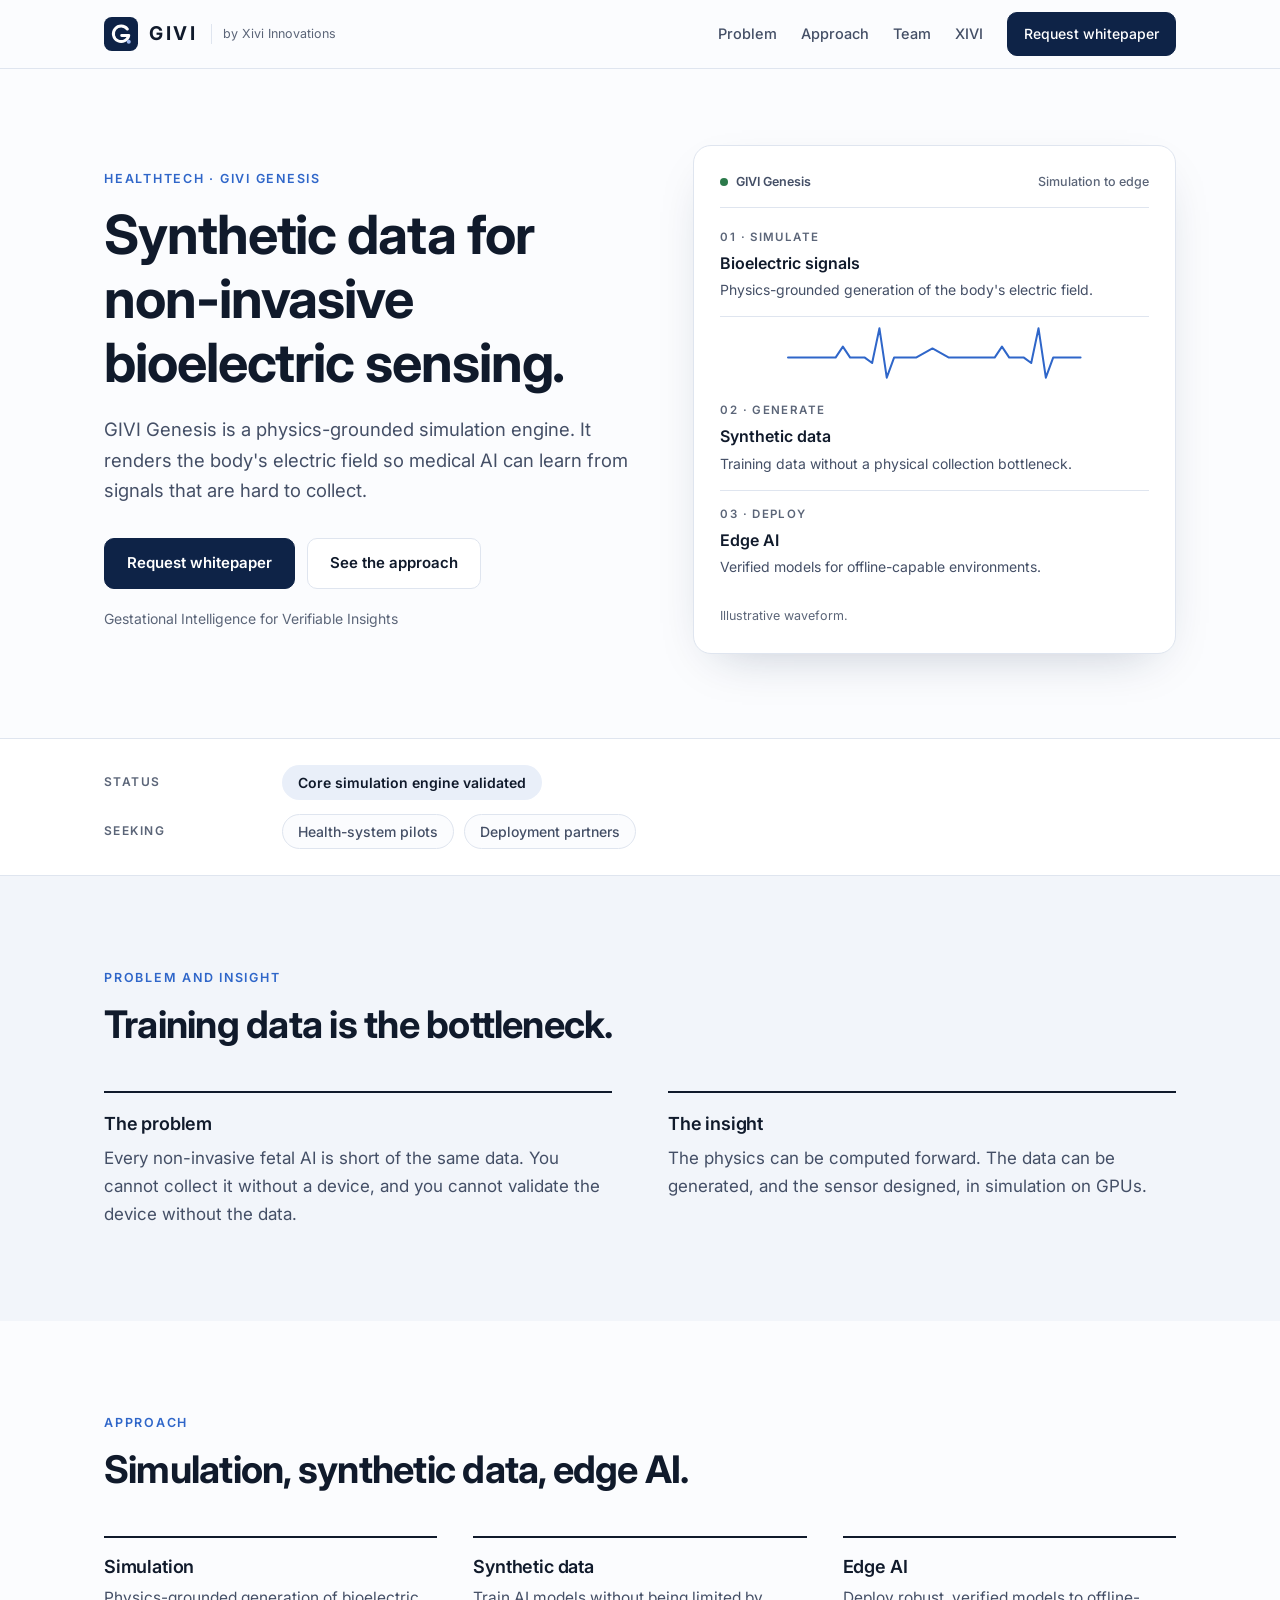
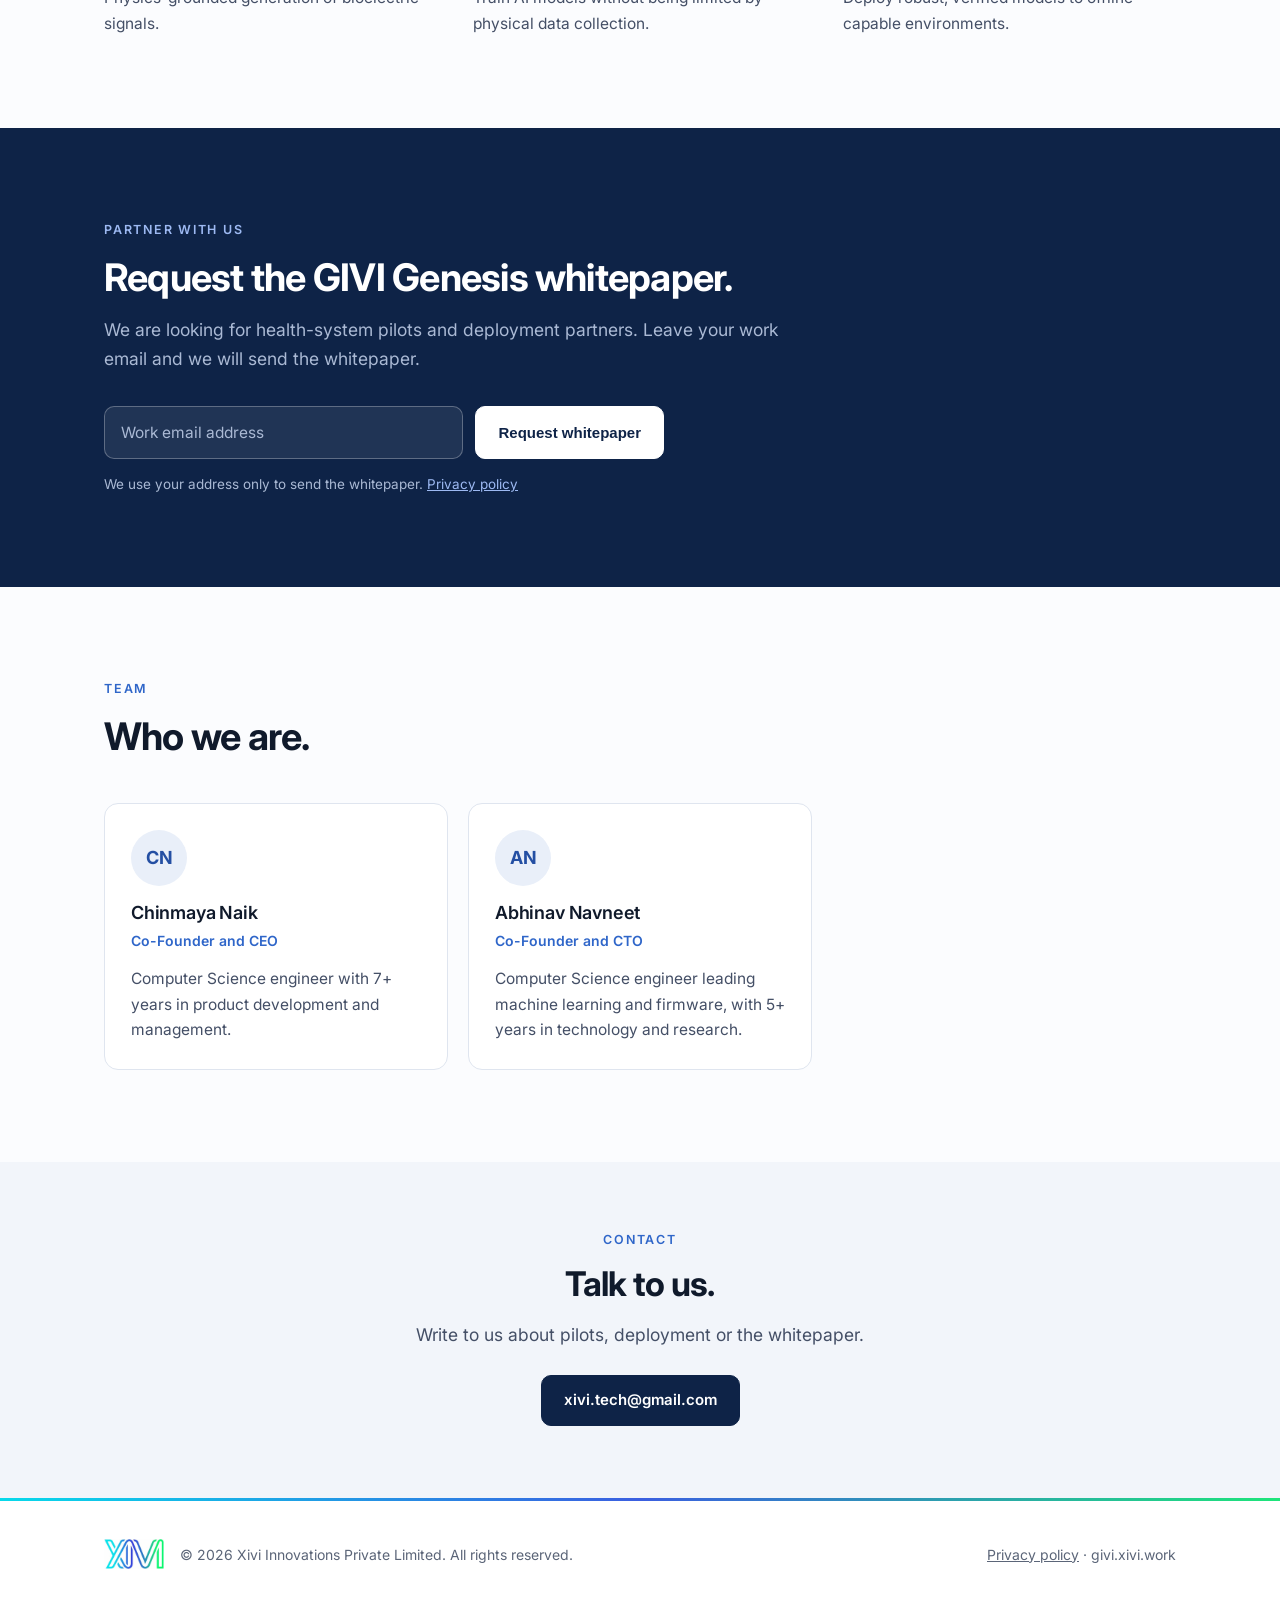
==== commit 66263a81: "SEO: titles, descriptions, canonicals, share images, structured data, sitemap, robots, 404, lighter " ====
--- a/index.html
+++ b/index.html
@@ -1,18 +1,66 @@
 <!doctype html>
-<html lang="en">
+<html lang="en-IN">
 <head>
 <meta charset="utf-8">
 <meta name="viewport" content="width=device-width, initial-scale=1">
 <meta name="color-scheme" content="only light">
-<title>GIVI Genesis — Synthetic data for non-invasive bioelectric sensing</title>
-<meta name="description" content="GIVI Genesis is a physics-grounded synthetic data engine for non-invasive bioelectric sensing. It renders the body's electric field so medical AI can learn from it.">
-<meta property="og:title" content="GIVI Genesis — Synthetic data for non-invasive bioelectric sensing">
-<meta property="og:description" content="Physics-grounded simulation that generates the bioelectric data medical AI is starved of.">
+<title>GIVI Genesis — Synthetic data for bioelectric sensing | XIVI</title>
+<meta name="description" content="GIVI Genesis is a physics-grounded simulation engine that generates synthetic bioelectric data for non-invasive medical AI.">
+<meta name="robots" content="index, follow, max-image-preview:large">
+<meta name="theme-color" content="#ffffff">
+<link rel="canonical" href="https://givi.xivi.work/">
 <link rel="icon" href="assets/givi-mark.svg" type="image/svg+xml">
+<link rel="icon" href="assets/favicon-48.png" sizes="48x48" type="image/png">
+<link rel="apple-touch-icon" href="assets/apple-touch-icon.png">
+<meta property="og:type" content="website">
+<meta property="og:site_name" content="GIVI">
+<meta property="og:locale" content="en_IN">
+<meta property="og:title" content="GIVI Genesis — Synthetic data for bioelectric sensing | XIVI">
+<meta property="og:description" content="GIVI Genesis is a physics-grounded simulation engine that generates synthetic bioelectric data for non-invasive medical AI.">
+<meta property="og:url" content="https://givi.xivi.work/">
+<meta property="og:image" content="https://givi.xivi.work/assets/og.png">
+<meta property="og:image:width" content="1200">
+<meta property="og:image:height" content="630">
+<meta property="og:image:alt" content="GIVI by Xivi Innovations">
+<meta name="twitter:card" content="summary_large_image">
+<meta name="twitter:title" content="GIVI Genesis — Synthetic data for bioelectric sensing | XIVI">
+<meta name="twitter:description" content="GIVI Genesis is a physics-grounded simulation engine that generates synthetic bioelectric data for non-invasive medical AI.">
+<meta name="twitter:image" content="https://givi.xivi.work/assets/og.png">
+<script type="application/ld+json">
+{
+ "@context": "https://schema.org",
+ "@graph": [
+  {
+   "@type": "WebSite",
+   "@id": "https://givi.xivi.work/#website",
+   "url": "https://givi.xivi.work/",
+   "name": "GIVI",
+   "inLanguage": "en-IN",
+   "description": "GIVI Genesis is a physics-grounded simulation engine that generates synthetic bioelectric data for non-invasive medical AI.",
+   "publisher": {
+    "@id": "https://xivi.work/#org"
+   }
+  },
+  {
+   "@type": "Brand",
+   "@id": "https://givi.xivi.work/#brand",
+   "name": "GIVI",
+   "url": "https://givi.xivi.work/",
+   "description": "GIVI Genesis is a physics-grounded simulation engine that generates synthetic bioelectric data for non-invasive medical AI.",
+   "brand": {
+    "@type": "Organization",
+    "@id": "https://xivi.work/#org",
+    "name": "Xivi Innovations Private Limited",
+    "url": "https://xivi.work/"
+   }
+  }
+ ]
+}
+</script>
 <link rel="preconnect" href="https://fonts.googleapis.com">
 <link rel="preconnect" href="https://fonts.gstatic.com" crossorigin>
 <link href="https://fonts.googleapis.com/css2?family=Inter:wght@400;500;600;700&display=swap" rel="stylesheet">
-<link rel="stylesheet" href="assets/site.css?v=3">
+<link rel="stylesheet" href="assets/site.css?v=4">
 <link rel="stylesheet" href="assets/page.css?v=1">
 </head>
 <body>
@@ -150,7 +198,7 @@
 <footer>
   <div class="wrap">
     <div class="logo">
-      <a href="https://xivi.work" aria-label="XIVI"><img src="assets/xivi-logo.png" alt="XIVI"></a>
+      <a href="https://xivi.work" aria-label="XIVI"><img src="assets/xivi-logo-sm.webp" alt="XIVI" width="320" height="159" decoding="async"></a>
       <p>© 2026 Xivi Innovations Private Limited. All rights reserved.</p>
     </div>
     <p><a href="privacy.html">Privacy policy</a> · givi.xivi.work</p>
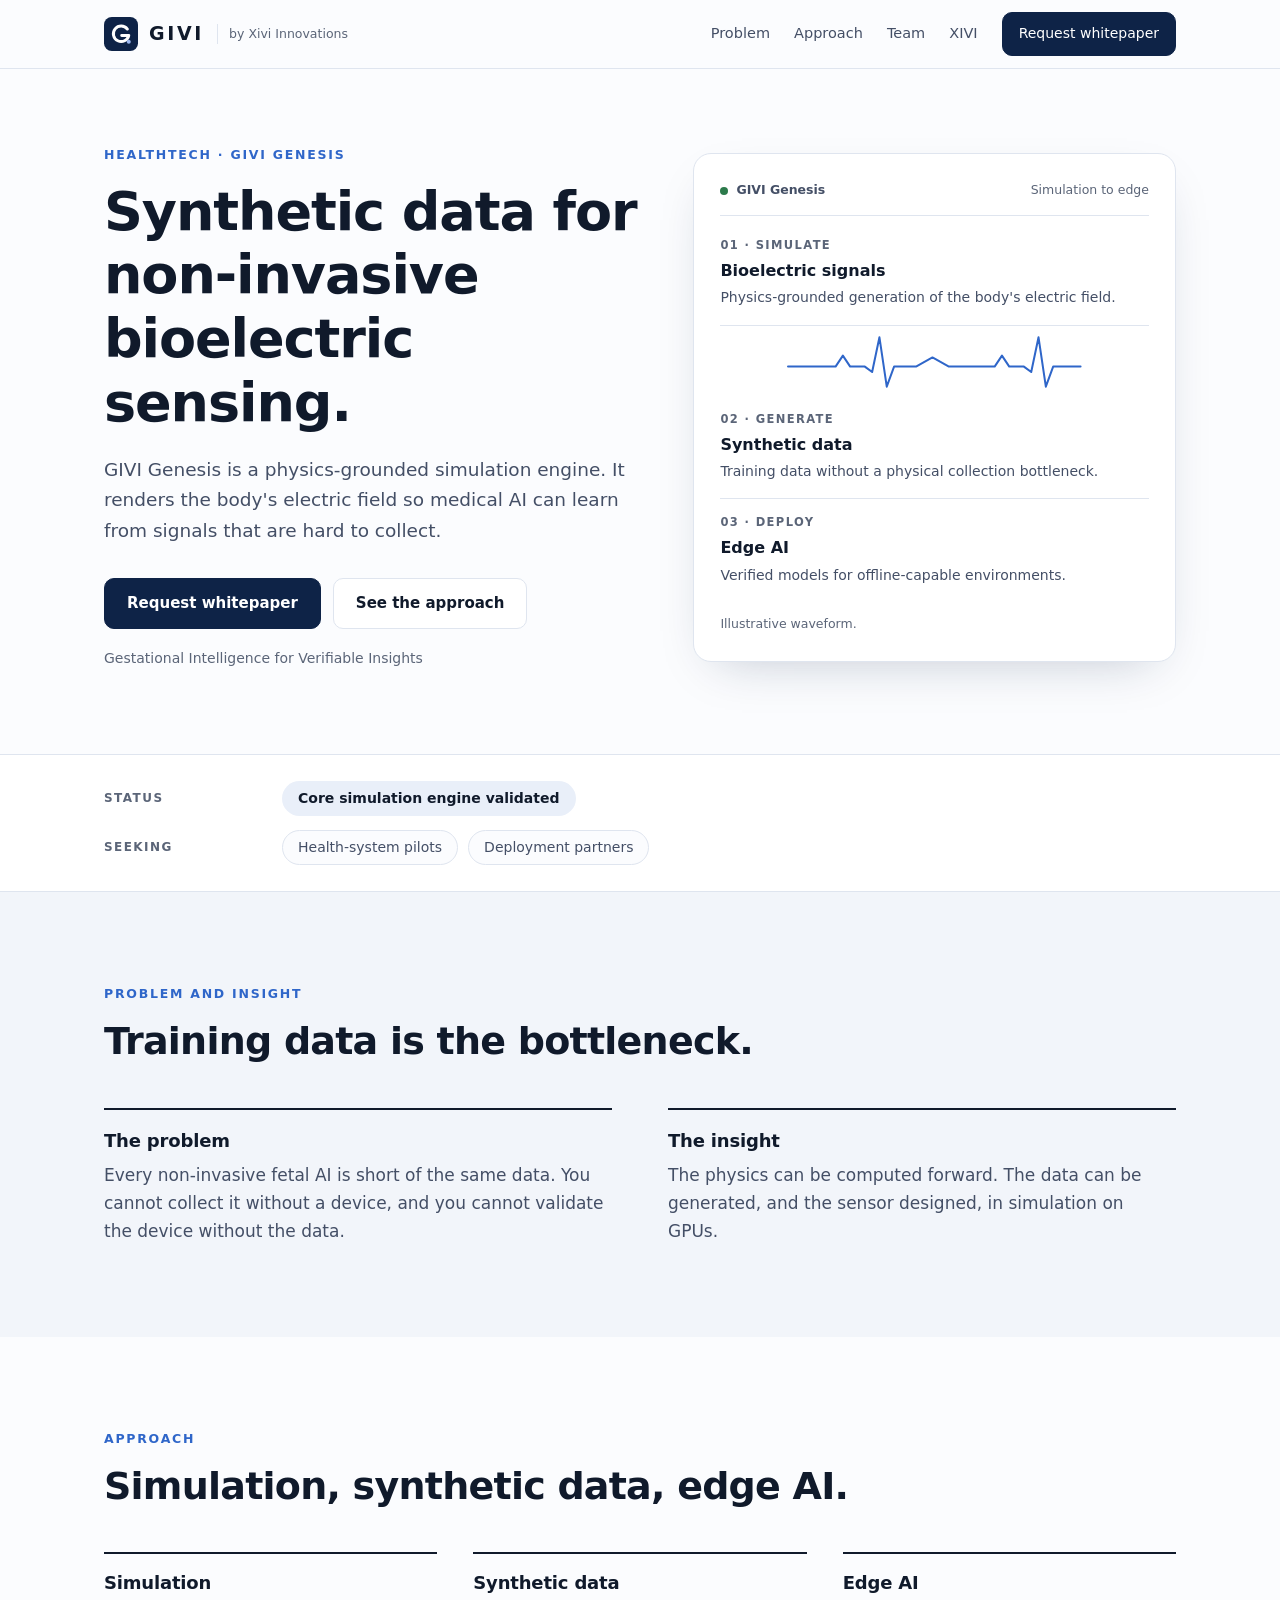
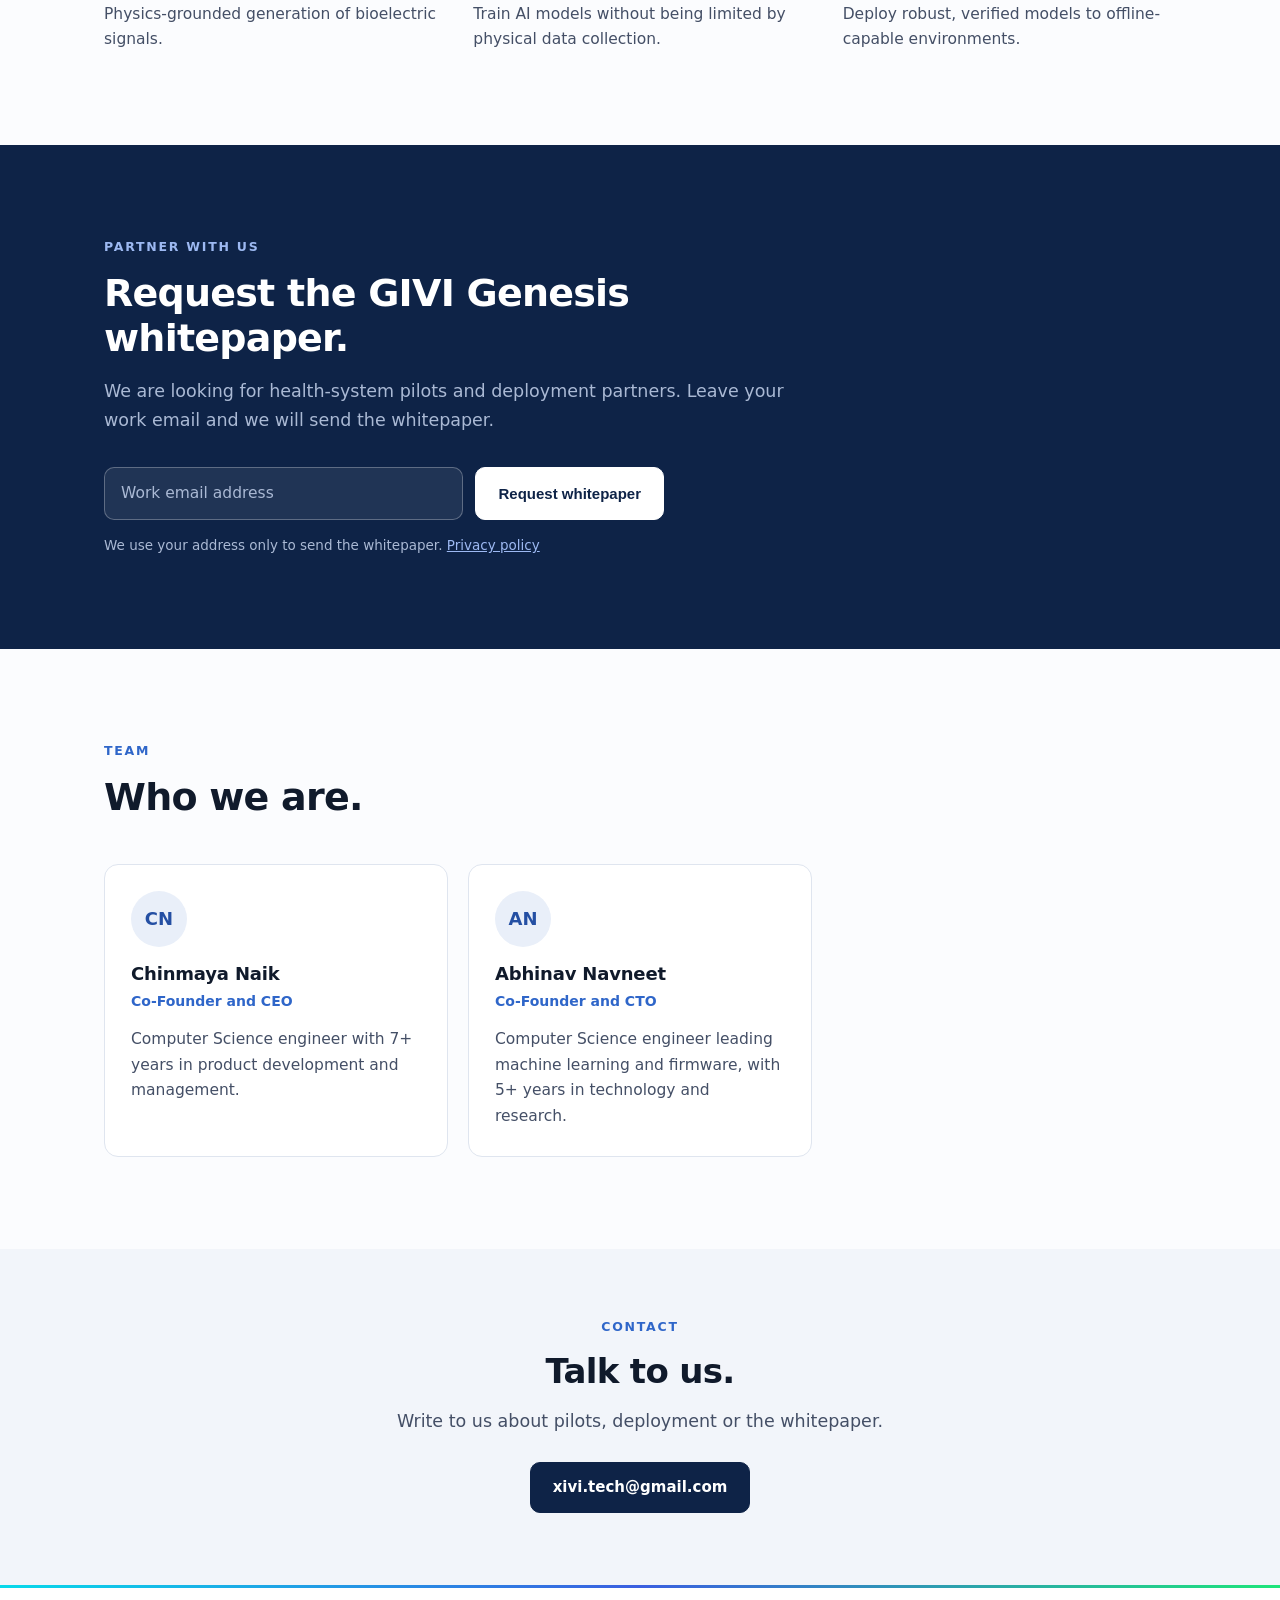
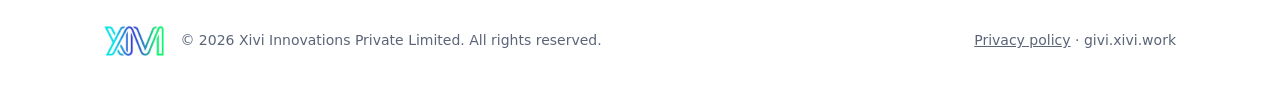
==== commit 277c1cbe: "Security hardening: content security policy, referrer policy, frame guard, security.txt, no inline c" ====
--- a/index.html
+++ b/index.html
@@ -3,6 +3,8 @@
 <head>
 <meta charset="utf-8">
 <meta name="viewport" content="width=device-width, initial-scale=1">
+<meta http-equiv="Content-Security-Policy" content="default-src 'none'; script-src 'self'; style-src 'self' https://fonts.googleapis.com; font-src https://fonts.gstatic.com; img-src 'self' data:; connect-src 'none'; form-action 'self' https://formsubmit.co; base-uri 'none'; object-src 'none'; manifest-src 'none'">
+<meta name="referrer" content="strict-origin-when-cross-origin">
 <meta name="color-scheme" content="only light">
 <title>GIVI Genesis — Synthetic data for bioelectric sensing | XIVI</title>
 <meta name="description" content="GIVI Genesis is a physics-grounded simulation engine that generates synthetic bioelectric data for non-invasive medical AI.">
@@ -60,8 +62,9 @@
 <link rel="preconnect" href="https://fonts.googleapis.com">
 <link rel="preconnect" href="https://fonts.gstatic.com" crossorigin>
 <link href="https://fonts.googleapis.com/css2?family=Inter:wght@400;500;600;700&display=swap" rel="stylesheet">
-<link rel="stylesheet" href="assets/site.css?v=4">
+<link rel="stylesheet" href="assets/site.css?v=6">
 <link rel="stylesheet" href="assets/page.css?v=1">
+<script src="assets/frame.js" defer></script>
 </head>
 <body>
 
@@ -161,10 +164,10 @@
       <input type="hidden" name="_subject" value="New GIVI whitepaper request">
       <input type="hidden" name="_captcha" value="false">
       <input type="hidden" name="_template" value="table">
-      <input type="text" name="_honey" style="display:none" tabindex="-1" autocomplete="off">
+      <input type="text" name="_honey" hidden tabindex="-1" autocomplete="off">
       <input type="hidden" name="_next" value="https://givi.xivi.work/?success=true">
       <label class="sr" for="email">Work email address</label>
-      <input type="email" id="email" name="email" placeholder="Work email address" required autocomplete="email">
+      <input type="email" id="email" name="email" placeholder="Work email address" required maxlength="254" autocomplete="email" autocapitalize="off" spellcheck="false">
       <button class="btn primary" type="submit">Request whitepaper</button>
     </form>
     <p class="form-note" id="form-note">We use your address only to send the whitepaper. <a href="privacy.html">Privacy policy</a></p>
@@ -205,14 +208,6 @@
   </div>
 </footer>
 
-<script>
-(function(){
-  if (location.search.indexOf('success=true') === -1) return;
-  var n = document.getElementById('form-note'), f = document.getElementById('whitepaper-form');
-  if (n) n.textContent = 'Thank you. We have your request and will be in touch.';
-  if (f) f.style.display = 'none';
-  var s = document.getElementById('partner'); if (s && s.scrollIntoView) s.scrollIntoView();
-})();
-</script>
+<script src="assets/givi.js" defer></script>
 </body>
 </html>
--- a/assets/site.css
+++ b/assets/site.css
@@ -283,3 +283,9 @@
 .defend.solo b{font-size:18px;margin-bottom:6px}
 
 :root{--lt:#9db9f2;--m1:#aab9d4;--on:#e8edf6}
+
+/* classes that replace former inline styles */
+.mt36{margin-top:36px}
+[hidden]{display:none !important}
+
+.legal .mt36{margin-top:36px}
